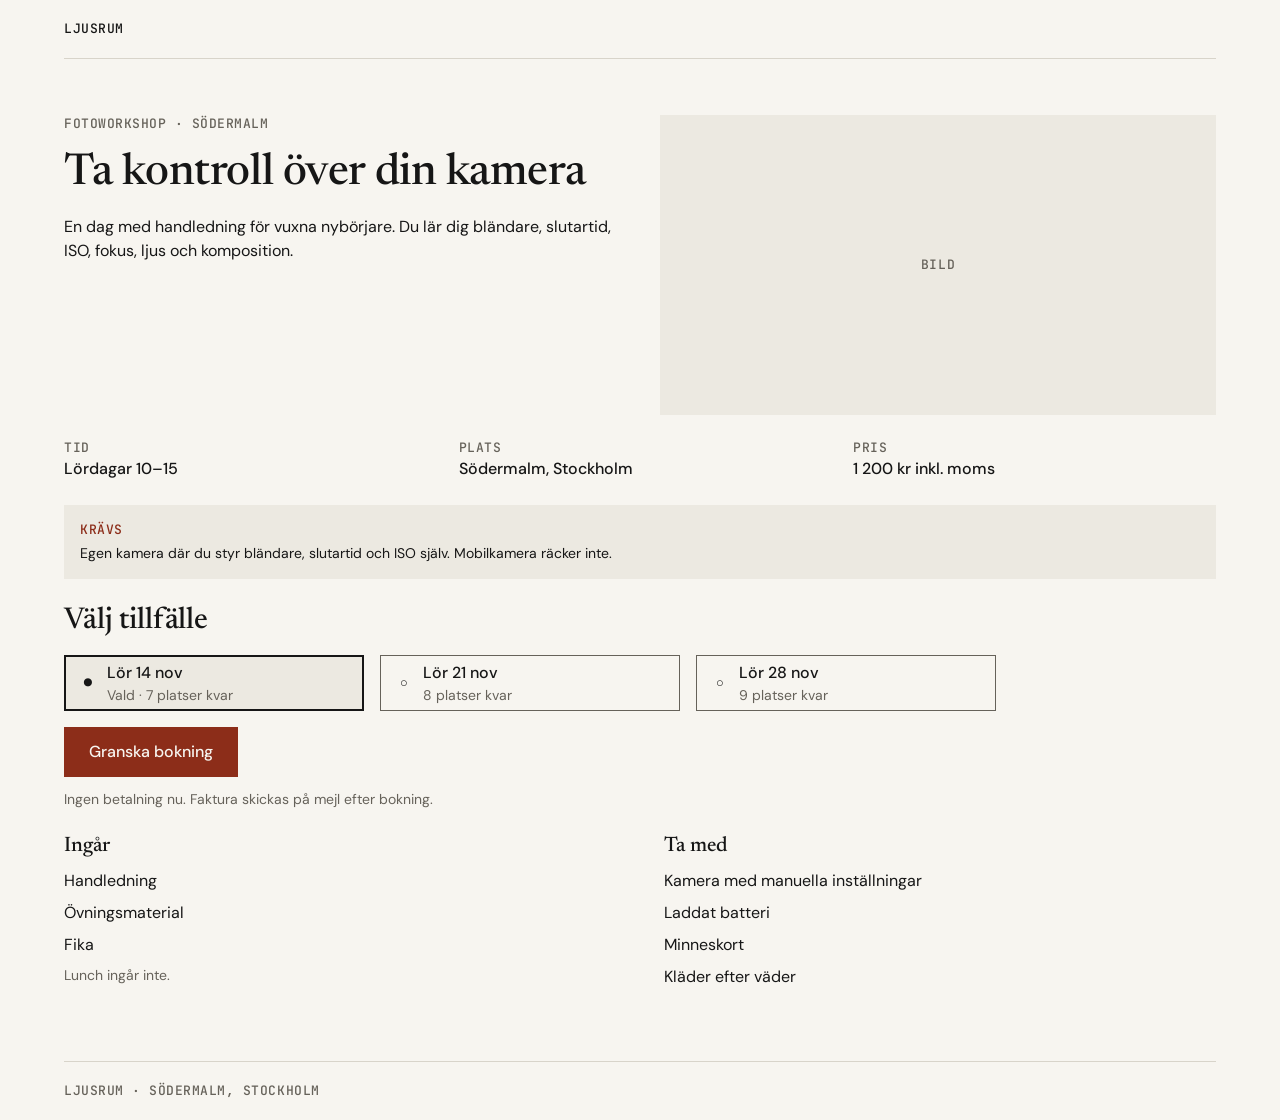
==== index.html @ dfed6007 "Add files via upload" ====
<!doctype html>
<html lang="sv"><head>
<meta charset="utf-8"><meta name="viewport" content="width=device-width,initial-scale=1">
<title>Ta kontroll över din kamera – Ljusrum</title>
<link rel="preconnect" href="https://fonts.googleapis.com"><link rel="preconnect" href="https://fonts.gstatic.com" crossorigin><link href="https://fonts.googleapis.com/css2?family=DM+Sans:wght@400;500&family=JetBrains+Mono:wght@500&family=Newsreader:wght@500&display=swap" rel="stylesheet">
<link rel="stylesheet" href="/styles.css">
</head><body>
<header class="topp"><div><a class="etikett" href="/">Ljusrum</a></div></header>
<main>
 <section id="steg1" class="stack g24" aria-labelledby="rubrik">
  <div class="hero">
   <div class="stack g16">
    <p class="etikett dampad">Fotoworkshop · Södermalm</p>
    <h1 id="rubrik">Ta kontroll över din kamera</h1>
    <p class="tryck">En dag med handledning för vuxna nybörjare. Du lär dig bländare, slutartid, ISO, fokus, ljus och komposition.</p>
   </div>
   <div class="bild etikett dampad" role="img" aria-label="Bildplatshållare">Bild</div>
  </div>
  <div class="fakta">
   <div><p class="etikett dampad">Tid</p><p class="v">Lördagar 10–15</p></div>
   <div><p class="etikett dampad">Plats</p><p class="v">Södermalm, Stockholm</p></div>
   <div><p class="etikett dampad">Pris</p><p class="v">1 200 kr inkl. moms</p></div>
  </div>
  <div class="notis"><p class="etikett">Krävs</p><p class="liten" style="font-size:14px">Egen kamera där du styr bländare, slutartid och ISO själv. Mobilkamera räcker inte.</p></div>
  <form id="valj" class="stack g16" novalidate>
   <fieldset class="tillfallen">
    <legend><h2>Välj tillfälle</h2></legend>
    <label class="tid"><input type="radio" name="tid" value="14 nov" checked><span class="mark" aria-hidden="true"></span><span class="t"><b>Lör 14 nov</b><small><span class="vald">Vald · </span>7 platser kvar</small></span></label>
    <label class="tid"><input type="radio" name="tid" value="21 nov"><span class="mark" aria-hidden="true"></span><span class="t"><b>Lör 21 nov</b><small><span class="vald">Vald · </span>8 platser kvar</small></span></label>
    <label class="tid"><input type="radio" name="tid" value="28 nov"><span class="mark" aria-hidden="true"></span><span class="t"><b>Lör 28 nov</b><small><span class="vald">Vald · </span>9 platser kvar</small></span></label>
   </fieldset>
   <div class="stack g12"><div><button class="knapp primar" type="submit">Granska bokning</button></div>
   <p class="liten dampad tryck">Ingen betalning nu. Faktura skickas på mejl efter bokning.</p></div>
  </form>
  <div class="listor">
   <div class="stack g8"><h3>Ingår</h3><ul><li>Handledning</li><li>Övningsmaterial</li><li>Fika</li></ul><p class="liten dampad">Lunch ingår inte.</p></div>
   <div class="stack g8"><h3>Ta med</h3><ul><li>Kamera med manuella inställningar</li><li>Laddat batteri</li><li>Minneskort</li><li>Kläder efter väder</li></ul></div>
  </div>
 </section>

 <section id="steg2" class="stack g24" hidden aria-labelledby="r2">
  <h1 id="r2" tabindex="-1">Granska bokning</h1>
  <dl class="uppg"><div><dt>Tillfälle</dt><dd id="g-tid"></dd></div><div><dt>Pris</dt><dd>1 200 kr inkl. moms</dd></div><div><dt>Betalning</dt><dd>Faktura skickas på mejl</dd></div></dl>
  <div><button class="knapp sekundar" id="andra" type="button">Ändra tillfälle</button></div>
  <form id="uppg" class="stack g16" novalidate>
   <div class="falt"><label for="namn" class="etikett dampad">Namn</label><input id="namn" autocomplete="name" required aria-describedby="e-namn"><p id="e-namn" class="fel liten" hidden>Skriv ditt namn.</p></div>
   <div class="falt"><label for="epost" class="etikett dampad">E-post</label><input id="epost" type="email" autocomplete="email" required aria-describedby="e-epost"><p id="e-epost" class="fel liten" hidden>Skriv en e-postadress, till exempel namn@exempel.se.</p></div>
   <div><button class="knapp primar" type="submit">Bekräfta bokning</button></div>
  </form>
 </section>

 <section id="steg3" class="stack g24" hidden aria-labelledby="r3">
  <p class="etikett dampad">Bokning L107</p>
  <h1 id="r3" tabindex="-1">Du är bokad</h1>
  <dl class="uppg"><div><dt>Tillfälle</dt><dd id="b-tid"></dd></div><div><dt>Deltagare</dt><dd id="b-namn"></dd></div><div><dt>E-post</dt><dd id="b-epost"></dd></div><div><dt>Betalning</dt><dd>Faktura skickas till din e-post</dd></div></dl>
  <div><button class="knapp sekundar" id="tillbaka" type="button">Tillbaka till workshopen</button></div>
 </section>
</main>
<footer class="fot"><div class="etikett dampad">Ljusrum · Södermalm, Stockholm</div></footer>
<script src="/app.js"></script>
</body></html>
---- styles.css ----
:root{
  --bg-sida:#F7F5F0;--bg-yta:#ECE9E1;--text:#161616;--text-dampad:#66625A;
  --linje:#D8D4CA;--kant:#66625A;--accent:#8C2D19;--pa-accent:#F7F5F0;
  --rum-4:4px;--rum-8:8px;--rum-12:12px;--rum-16:16px;--rum-24:24px;--rum-32:32px;--rum-48:48px;--rum-64:64px;
  --serif:'Newsreader',Georgia,serif;--sans:'DM Sans',system-ui,sans-serif;--mono:'JetBrains Mono',ui-monospace,monospace;
  --sida-x:24px;
}
@media (min-width:768px){:root{--sida-x:40px}}
@media (min-width:1040px){:root{--sida-x:48px}}
@media (min-width:1200px){:root{--sida-x:64px}}
*{box-sizing:border-box;border-radius:0}
body{margin:0;background:var(--bg-sida);color:var(--text);font:400 16px/24px var(--sans)}
h1,h2,h3{font-family:var(--serif);font-weight:500;margin:0}
h1{font-size:34px;line-height:40px;letter-spacing:-.005em}
h2{font-size:30px;line-height:36px;letter-spacing:-.005em}
h3{font-size:21px;line-height:28px}
@media (min-width:768px){h1{font-size:44px;line-height:50px;letter-spacing:-.01em}}
p{margin:0}
.etikett{font:500 13px/18px var(--mono);letter-spacing:.04em;text-transform:uppercase}
.dampad{color:var(--text-dampad)}
.liten{font-size:14px;line-height:20px}
.topp{padding:0 var(--sida-x)}
.topp>div{display:flex;justify-content:space-between;align-items:center;padding:20px 0;border-bottom:1px solid var(--linje)}
.topp a{color:inherit;text-decoration:none}
main{padding:32px var(--sida-x) 48px;display:flex;flex-direction:column;gap:40px}
@media (min-width:768px){main{padding-top:56px;padding-bottom:72px;gap:48px}}
.fot{padding:0 var(--sida-x)}
.fot>div{border-top:1px solid var(--linje);padding:20px 0}
.stack{display:flex;flex-direction:column}
.g8{gap:8px}.g12{gap:12px}.g16{gap:16px}.g24{gap:24px}
.tryck{max-width:64ch}
.hero{display:flex;flex-direction:column;gap:24px}
.hero .bild{background:var(--bg-yta);height:180px;display:grid;place-items:center;overflow:hidden}
.hero .bild img{width:100%;height:100%;object-fit:cover}
@media (min-width:768px){.hero{flex-direction:row;gap:40px}.hero>*{flex:1 1 0;min-width:0}.hero .bild{height:300px}}
.fakta{display:flex;flex-direction:column}
.fakta>div{padding:12px 0;border-bottom:1px solid var(--linje)}
.fakta .v{font-weight:500}
@media (min-width:768px){.fakta{flex-direction:row;gap:32px}.fakta>div{flex:1;border:0;padding:0}}
.notis{background:var(--bg-yta);padding:16px}
.notis .etikett{color:var(--accent)}
.notis p+.etikett,.notis .etikett+p{margin-top:4px}
/* tidsval */
.tillfallen{display:flex;flex-direction:column;gap:12px;border:0;padding:0;margin:0;min-width:0}
@media (min-width:768px){.tillfallen{flex-direction:row;gap:16px}.tillfallen>label{flex:1 1 0}}
.tillfallen legend{padding:0;margin-bottom:16px}
.tid{position:relative;display:flex;align-items:center;gap:12px;min-height:56px;padding:0 16px;border:1px solid var(--kant);cursor:pointer;background:transparent}
.tid input{position:absolute;opacity:0;inset:0;width:100%;height:100%;margin:0;cursor:pointer}
.tid .mark{width:14px;text-align:center;font:500 13px/18px var(--mono);flex:none}
.tid .mark::before{content:'○'}
.tid input:checked ~ .mark::before{content:'●'}
.tid .t{display:flex;flex-direction:column}
.tid .t b{font-weight:500}
.tid .t small{font-size:14px;line-height:20px;color:var(--text-dampad)}
.tid .vald{display:none}
.tid:has(input:checked){background:var(--bg-yta);border:2px solid var(--text);padding:0 15px}
.tid input:checked ~ .t .vald{display:inline}
.tid:has(input:focus-visible){outline:3px solid var(--accent);outline-offset:3px}
/* knappar */
.knapp{font:500 16px/24px var(--sans);min-height:48px;padding:12px 24px;border:1px solid transparent;cursor:pointer;display:inline-flex;align-items:center;justify-content:center;text-decoration:none;width:100%}
@media (min-width:768px){.knapp{width:auto}}
.knapp.primar{background:var(--accent);color:var(--pa-accent)}
.knapp.sekundar{background:transparent;color:var(--text);border-color:var(--text)}
.knapp:focus-visible,a:focus-visible,input:focus-visible,button:focus-visible{outline:3px solid var(--accent);outline-offset:3px}
.rad{display:flex;flex-direction:column;gap:12px}
@media (min-width:768px){.rad{flex-direction:row}}
.listor{display:flex;flex-direction:column;gap:32px}
.listor ul{list-style:none;margin:0;padding:0;display:flex;flex-direction:column;gap:8px}
@media (min-width:768px){.listor{flex-direction:row;gap:48px}.listor>div{flex:1}}
/* formulär */
.falt{display:flex;flex-direction:column;gap:8px}
.falt input{font:400 16px/24px var(--sans);min-height:48px;padding:0 16px;border:1px solid var(--kant);background:transparent;color:var(--text);width:100%}
@media (min-width:768px){.falt input{max-width:480px}}
.fel{color:var(--accent);font-weight:500}
.fel::before{content:'Fel: '}
[hidden]{display:none!important}
dl.uppg{margin:0;border-top:1px solid var(--linje)}
dl.uppg>div{display:flex;flex-direction:column;gap:4px;padding:14px 0;border-bottom:1px solid var(--linje)}
dl.uppg dt{font:500 13px/18px var(--mono);letter-spacing:.04em;text-transform:uppercase;color:var(--text-dampad)}
dl.uppg dd{margin:0}
@media (min-width:768px){dl.uppg>div{flex-direction:row;gap:16px}dl.uppg dt{width:140px;flex:none}}
/* admin */
.sok{max-width:100%}
@media (min-width:768px){.sok{max-width:480px}}
.kort{list-style:none;margin:0;padding:0;display:flex;flex-direction:column;gap:12px}
.kort button{all:unset;box-sizing:border-box;width:100%;border:1px solid var(--kant);padding:16px;min-height:48px;cursor:pointer;display:grid;grid-template-columns:1fr auto;gap:4px}
.kort button .etikett:last-of-type{text-transform:none}.kort .n{font-weight:500;grid-column:1/-1}.kort .e{grid-column:1/-1;font-size:14px;line-height:20px;color:var(--text-dampad)}
.tabell{display:none;width:100%;border-collapse:collapse;table-layout:fixed}
.tabell th{font:500 13px/18px var(--mono);letter-spacing:.04em;text-transform:uppercase;color:var(--text-dampad);text-align:left;padding:10px 16px;border-bottom:1px solid var(--linje);font-weight:500}
.tabell td{padding:0;border-bottom:1px solid var(--linje)}
.tabell td>*,.tabell td>span{display:flex;align-items:center;min-height:56px;padding:12px 16px}
.tabell td .etikett{text-transform:none}
.tabell td .ep{color:var(--text-dampad);font-size:14px;line-height:20px;overflow-wrap:anywhere}
.tabell button{all:unset;box-sizing:border-box;width:100%;cursor:pointer;display:flex;align-items:center;min-height:56px;padding:12px 16px}
.tabell button:focus-visible{outline:3px solid var(--accent);outline-offset:-3px}
.tabell tr.sel td{background:var(--bg-yta)}
.tabell tr.sel td:first-child{box-shadow:inset 2px 0 0 var(--text)}
.tabell col.id{width:88px}.tabell col.nam{width:170px}.tabell col.akt{width:104px}
@media (min-width:768px){.kort{display:none}.tabell{display:table}}
.panel{background:var(--bg-yta);padding:24px}
.detalj-sida{display:flex;flex-direction:column;gap:24px}
.lista-detalj{display:flex;flex-direction:column;gap:24px}
@media (min-width:1200px){
 .lista-detalj{flex-direction:row;gap:48px;align-items:flex-start}
 .lista-detalj>.lista{width:680px;flex:none}.lista-detalj>.panel{flex:1;padding:32px}
 .tillfallen>label{flex:none;width:300px}
}
@media (max-width:1199px){.panel[data-tom]{display:none}.har-detalj .lista-detalj>.lista,.har-detalj .vaxel{display:none}.panel .stang{display:none}.panel .tillbaka{display:inline-flex}}
@media (min-width:1200px){.panel .tillbaka{display:none}.panel .stang{display:inline-flex}}
.sr{position:absolute;width:1px;height:1px;overflow:hidden;clip:rect(0 0 0 0)}
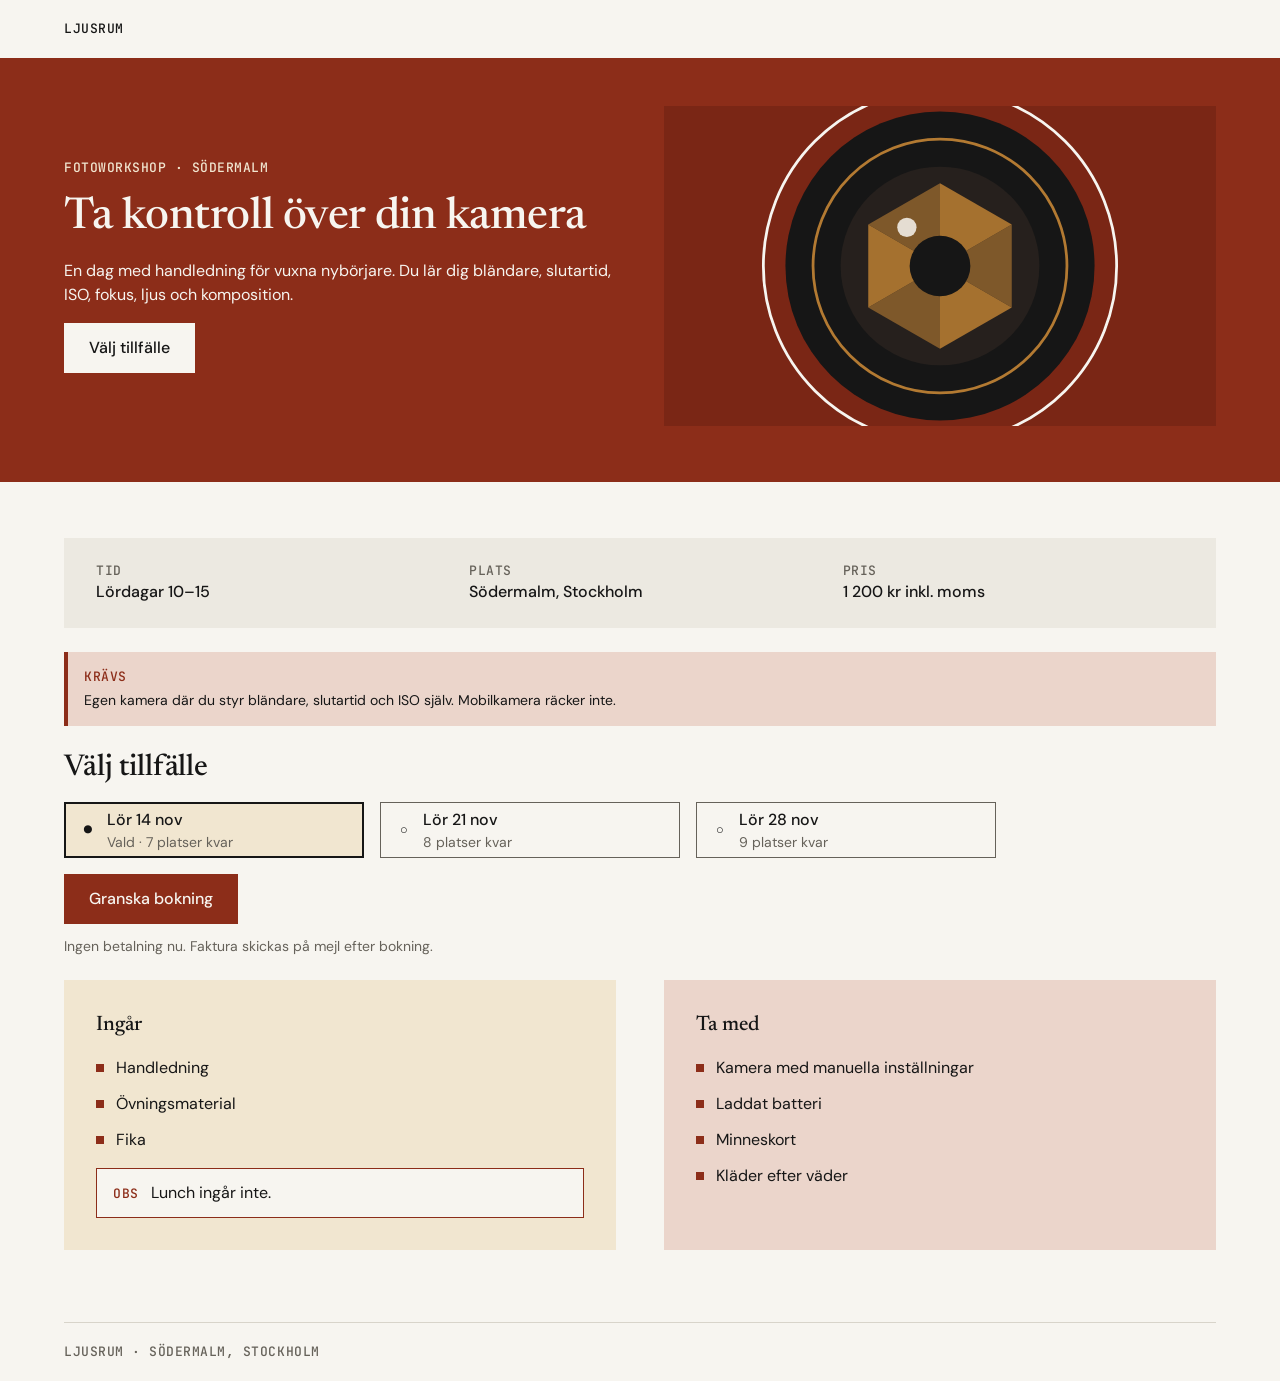
==== commit 25025041: "Add files via upload" ====
--- a/index.html
+++ b/index.html
@@ -6,23 +6,30 @@
 <link rel="stylesheet" href="/styles.css">
 </head><body>
 <header class="topp"><div><a class="etikett" href="/">Ljusrum</a></div></header>
+<section class="band" id="band" aria-labelledby="rubrik"><div class="band-in">
+ <div class="stack g16"><p class="etikett">Fotoworkshop · Södermalm</p><h1 id="rubrik">Ta kontroll över din kamera</h1>
+ <p class="tryck">En dag med handledning för vuxna nybörjare. Du lär dig bländare, slutartid, ISO, fokus, ljus och komposition.</p>
+ <div><a class="knapp ljus" href="#valj">Välj tillfälle</a></div></div>
+ <div class="band-bild"><svg viewBox="0 0 400 320" preserveAspectRatio="xMidYMid slice" role="img" aria-label="Illustration av ett kameraobjektiv" xmlns="http://www.w3.org/2000/svg">
+<rect width="400" height="320" fill="#7A2615"/>
+<circle cx="200" cy="160" r="128" fill="none" stroke="#F7F5F0" stroke-width="2"/>
+<circle cx="200" cy="160" r="112" fill="#161616"/>
+<circle cx="200" cy="160" r="92" fill="none" stroke="#B37A32" stroke-width="2"/>
+<circle cx="200" cy="160" r="72" fill="#26201D"/>
+<g fill="#B37A32" opacity=".9"><polygon points="200,100 252,130 200,160"/><polygon points="252,130 252,190 200,160" opacity=".7"/><polygon points="252,190 200,220 200,160"/><polygon points="200,220 148,190 200,160" opacity=".7"/><polygon points="148,190 148,130 200,160"/><polygon points="148,130 200,100 200,160" opacity=".7"/></g>
+<circle cx="200" cy="160" r="22" fill="#161616"/>
+<circle cx="176" cy="132" r="7" fill="#F7F5F0" opacity=".85"/>
+</svg></div>
+</div></section>
 <main>
- <section id="steg1" class="stack g24" aria-labelledby="rubrik">
-  <div class="hero">
-   <div class="stack g16">
-    <p class="etikett dampad">Fotoworkshop · Södermalm</p>
-    <h1 id="rubrik">Ta kontroll över din kamera</h1>
-    <p class="tryck">En dag med handledning för vuxna nybörjare. Du lär dig bländare, slutartid, ISO, fokus, ljus och komposition.</p>
-   </div>
-   <div class="bild etikett dampad" role="img" aria-label="Bildplatshållare">Bild</div>
-  </div>
+ <section id="steg1" class="stack g24" aria-label="Om workshopen">
   <div class="fakta">
    <div><p class="etikett dampad">Tid</p><p class="v">Lördagar 10–15</p></div>
    <div><p class="etikett dampad">Plats</p><p class="v">Södermalm, Stockholm</p></div>
    <div><p class="etikett dampad">Pris</p><p class="v">1 200 kr inkl. moms</p></div>
   </div>
   <div class="notis"><p class="etikett">Krävs</p><p class="liten" style="font-size:14px">Egen kamera där du styr bländare, slutartid och ISO själv. Mobilkamera räcker inte.</p></div>
-  <form id="valj" class="stack g16" novalidate>
+  <form id="valj" style="scroll-margin-top:24px" class="stack g16" novalidate>
    <fieldset class="tillfallen">
     <legend><h2>Välj tillfälle</h2></legend>
     <label class="tid"><input type="radio" name="tid" value="14 nov" checked><span class="mark" aria-hidden="true"></span><span class="t"><b>Lör 14 nov</b><small><span class="vald">Vald · </span>7 platser kvar</small></span></label>
@@ -33,8 +40,8 @@
    <p class="liten dampad tryck">Ingen betalning nu. Faktura skickas på mejl efter bokning.</p></div>
   </form>
   <div class="listor">
-   <div class="stack g8"><h3>Ingår</h3><ul><li>Handledning</li><li>Övningsmaterial</li><li>Fika</li></ul><p class="liten dampad">Lunch ingår inte.</p></div>
-   <div class="stack g8"><h3>Ta med</h3><ul><li>Kamera med manuella inställningar</li><li>Laddat batteri</li><li>Minneskort</li><li>Kläder efter väder</li></ul></div>
+   <div class="ruta ingar"><h3>Ingår</h3><ul><li>Handledning</li><li>Övningsmaterial</li><li>Fika</li></ul><div class="obs"><span class="etikett">OBS</span><p>Lunch ingår inte.</p></div></div>
+   <div class="ruta tamed"><h3>Ta med</h3><ul><li>Kamera med manuella inställningar</li><li>Laddat batteri</li><li>Minneskort</li><li>Kläder efter väder</li></ul></div>
   </div>
  </section>
 
@@ -52,7 +59,7 @@
  <section id="steg3" class="stack g24" hidden aria-labelledby="r3">
   <p class="etikett dampad">Bokning L107</p>
   <h1 id="r3" tabindex="-1">Du är bokad</h1>
-  <dl class="uppg"><div><dt>Tillfälle</dt><dd id="b-tid"></dd></div><div><dt>Deltagare</dt><dd id="b-namn"></dd></div><div><dt>E-post</dt><dd id="b-epost"></dd></div><div><dt>Betalning</dt><dd>Faktura skickas till din e-post</dd></div></dl>
+  <div class="bekr"><dl class="uppg"><div><dt>Tillfälle</dt><dd id="b-tid"></dd></div><div><dt>Deltagare</dt><dd id="b-namn"></dd></div><div><dt>E-post</dt><dd id="b-epost"></dd></div><div><dt>Betalning</dt><dd>Faktura skickas till din e-post</dd></div></dl></div>
   <div><button class="knapp sekundar" id="tillbaka" type="button">Tillbaka till workshopen</button></div>
  </section>
 </main>
--- a/styles.css
+++ b/styles.css
@@ -1,6 +1,6 @@
 :root{
   --bg-sida:#F7F5F0;--bg-yta:#ECE9E1;--text:#161616;--text-dampad:#66625A;
-  --linje:#D8D4CA;--kant:#66625A;--accent:#8C2D19;--pa-accent:#F7F5F0;
+  --linje:#D8D4CA;--ockra:#F1E6D0;--lera:#EBD5CB;--kant:#66625A;--accent:#8C2D19;--pa-accent:#F7F5F0;
   --rum-4:4px;--rum-8:8px;--rum-12:12px;--rum-16:16px;--rum-24:24px;--rum-32:32px;--rum-48:48px;--rum-64:64px;
   --serif:'Newsreader',Georgia,serif;--sans:'DM Sans',system-ui,sans-serif;--mono:'JetBrains Mono',ui-monospace,monospace;
   --sida-x:24px;
@@ -108,3 +108,42 @@
 @media (max-width:1199px){.panel[data-tom]{display:none}.har-detalj .lista-detalj>.lista,.har-detalj .vaxel{display:none}.panel .stang{display:none}.panel .tillbaka{display:inline-flex}}
 @media (min-width:1200px){.panel .tillbaka{display:none}.panel .stang{display:inline-flex}}
 .sr{position:absolute;width:1px;height:1px;overflow:hidden;clip:rect(0 0 0 0)}
+
+/* ---- Färgad version: två milda ytfärger + accent som band ---- */
+.topp>div{border-bottom:0}
+.band{background:var(--accent);color:var(--pa-accent)}
+.band-in{padding:32px var(--sida-x) 40px;display:flex;flex-direction:column;gap:32px}
+.band .etikett{color:var(--ockra)}
+.band h1{color:var(--pa-accent)}
+.band-bild{height:260px;overflow:hidden}
+.band-bild svg{display:block;width:100%;height:100%}
+.band a:focus-visible{outline-color:var(--pa-accent)}
+.knapp.ljus{background:var(--pa-accent);color:var(--text)}
+@media (min-width:768px){.band-in{flex-direction:row;align-items:center;gap:48px;padding-top:48px;padding-bottom:56px}.band-in>*{flex:1 1 0;min-width:0}.band-bild{height:320px}}
+.fakta{background:var(--bg-yta);padding:8px 24px}
+@media (min-width:768px){.fakta{padding:24px 32px}}
+.notis{background:var(--lera);border-left:4px solid var(--accent)}
+.notis .etikett{color:var(--accent)}
+.tid:has(input:checked){background:var(--ockra)}
+.ruta{padding:24px;display:flex;flex-direction:column;gap:16px}
+.ruta ul{gap:12px}
+.ruta li{position:relative;padding-left:20px}
+.ruta li::before{content:'';position:absolute;left:0;top:8px;width:8px;height:8px;background:var(--accent)}
+.ruta.ingar{background:var(--ockra)}
+.ruta.tamed{background:var(--lera)}
+.obs{background:var(--bg-sida);border:1px solid var(--accent);padding:12px 16px;display:flex;gap:12px;align-items:baseline}
+.obs .etikett{color:var(--accent)}
+@media (min-width:768px){.listor>.ruta{padding:32px}}
+.bekr{background:var(--ockra);padding:24px}
+.bekr dl.uppg,.bekr dl.uppg>div{border-color:#D9CBB0}
+/* admin */
+.band-admin{background:var(--accent);color:var(--pa-accent)}
+.band-admin>div{display:flex;justify-content:space-between;padding:20px var(--sida-x)}
+.band-admin .etikett{color:var(--pa-accent)}
+.sammanfattning{background:var(--ockra);padding:24px;display:flex;flex-direction:column;gap:12px}
+.matare{display:grid;grid-template-columns:repeat(10,1fr);gap:4px}
+.matare span{height:16px;border:1px solid var(--text)}
+.matare span.fylld{background:var(--accent);border-color:var(--accent)}
+.panel{background:var(--ockra)}
+.tabell tr.sel td{background:var(--ockra)}
+.tabell th{background:var(--bg-yta)}
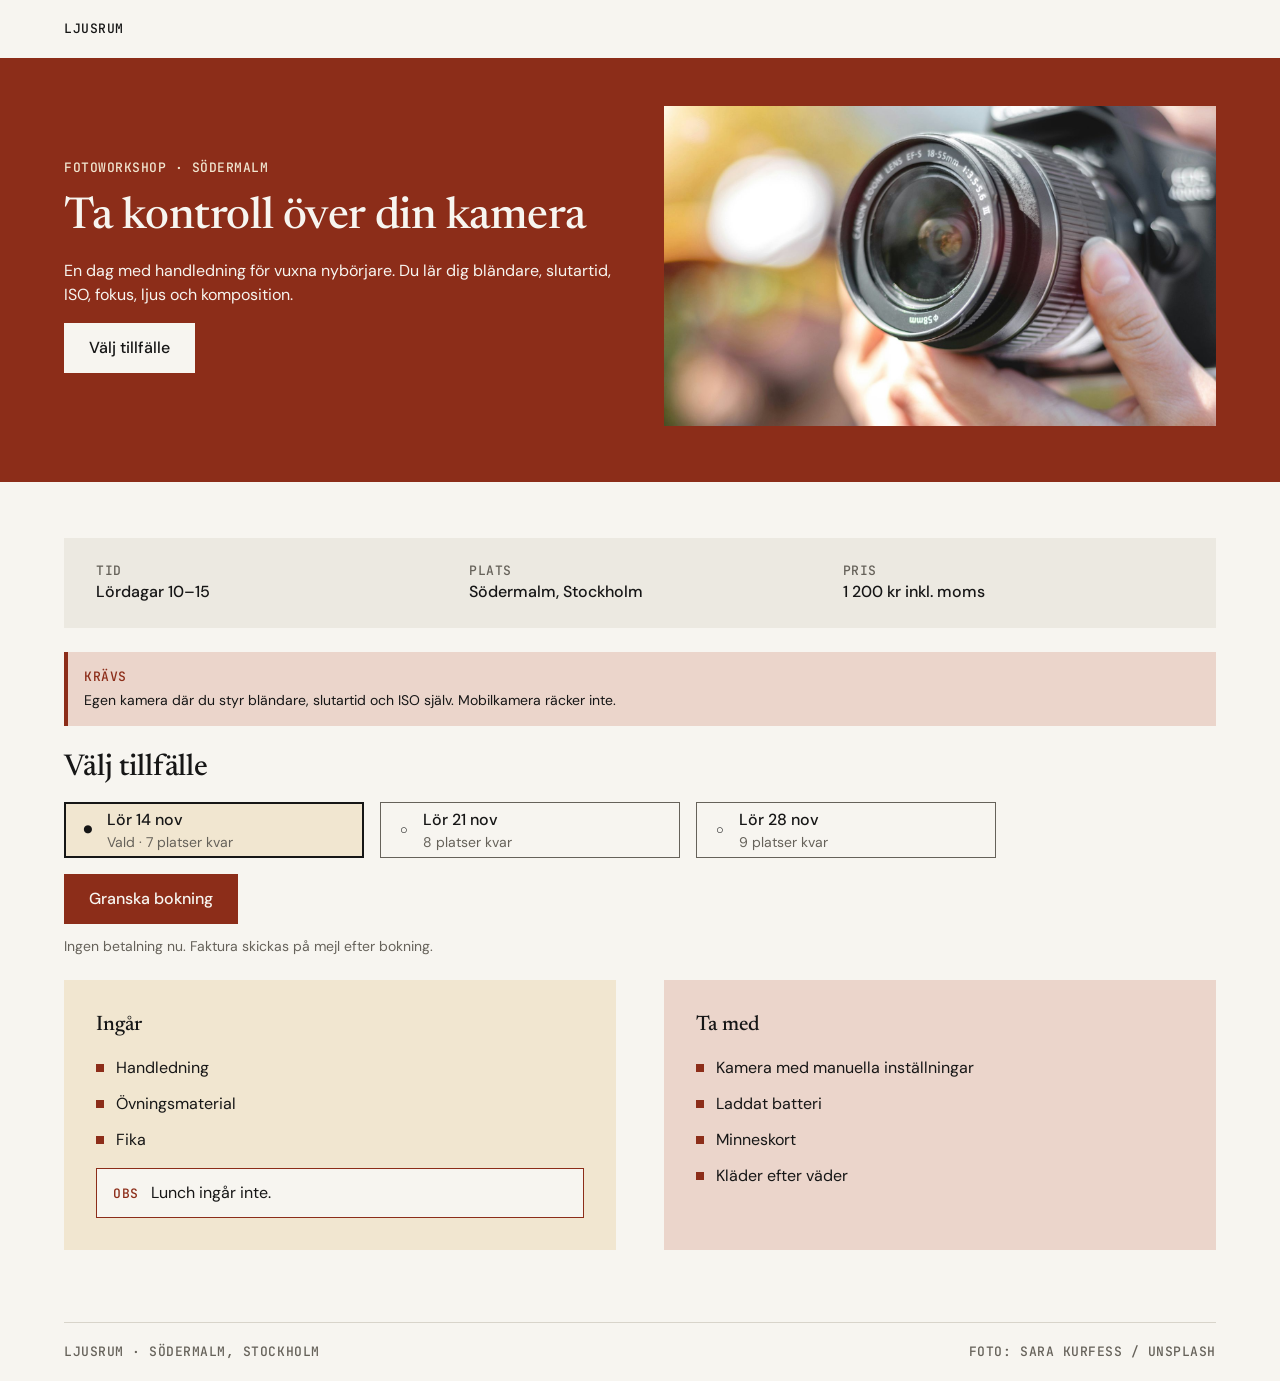
==== commit 1edd4001: "Add files via upload" ====
--- a/index.html
+++ b/index.html
@@ -10,16 +10,7 @@
  <div class="stack g16"><p class="etikett">Fotoworkshop · Södermalm</p><h1 id="rubrik">Ta kontroll över din kamera</h1>
  <p class="tryck">En dag med handledning för vuxna nybörjare. Du lär dig bländare, slutartid, ISO, fokus, ljus och komposition.</p>
  <div><a class="knapp ljus" href="#valj">Välj tillfälle</a></div></div>
- <div class="band-bild"><svg viewBox="0 0 400 320" preserveAspectRatio="xMidYMid slice" role="img" aria-label="Illustration av ett kameraobjektiv" xmlns="http://www.w3.org/2000/svg">
-<rect width="400" height="320" fill="#7A2615"/>
-<circle cx="200" cy="160" r="128" fill="none" stroke="#F7F5F0" stroke-width="2"/>
-<circle cx="200" cy="160" r="112" fill="#161616"/>
-<circle cx="200" cy="160" r="92" fill="none" stroke="#B37A32" stroke-width="2"/>
-<circle cx="200" cy="160" r="72" fill="#26201D"/>
-<g fill="#B37A32" opacity=".9"><polygon points="200,100 252,130 200,160"/><polygon points="252,130 252,190 200,160" opacity=".7"/><polygon points="252,190 200,220 200,160"/><polygon points="200,220 148,190 200,160" opacity=".7"/><polygon points="148,190 148,130 200,160"/><polygon points="148,130 200,100 200,160" opacity=".7"/></g>
-<circle cx="200" cy="160" r="22" fill="#161616"/>
-<circle cx="176" cy="132" r="7" fill="#F7F5F0" opacity=".85"/>
-</svg></div>
+ <div class="band-bild"><img src="/hero.jpg" width="1600" height="1066" alt="Hand som håller en systemkamera med objektivet riktat mot betraktaren" fetchpriority="high"></div>
 </div></section>
 <main>
  <section id="steg1" class="stack g24" aria-label="Om workshopen">
@@ -63,6 +54,6 @@
   <div><button class="knapp sekundar" id="tillbaka" type="button">Tillbaka till workshopen</button></div>
  </section>
 </main>
-<footer class="fot"><div class="etikett dampad">Ljusrum · Södermalm, Stockholm</div></footer>
+<footer class="fot"><div class="etikett dampad" style="display:flex;flex-wrap:wrap;justify-content:space-between;gap:8px"><span>Ljusrum · Södermalm, Stockholm</span><span>Foto: Sara Kurfess / Unsplash</span></div></footer>
 <script src="/app.js"></script>
 </body></html>
--- a/styles.css
+++ b/styles.css
@@ -147,3 +147,5 @@
 .panel{background:var(--ockra)}
 .tabell tr.sel td{background:var(--ockra)}
 .tabell th{background:var(--bg-yta)}
+
+.band-bild img{display:block;width:100%;height:100%;object-fit:cover;object-position:40% 45%}
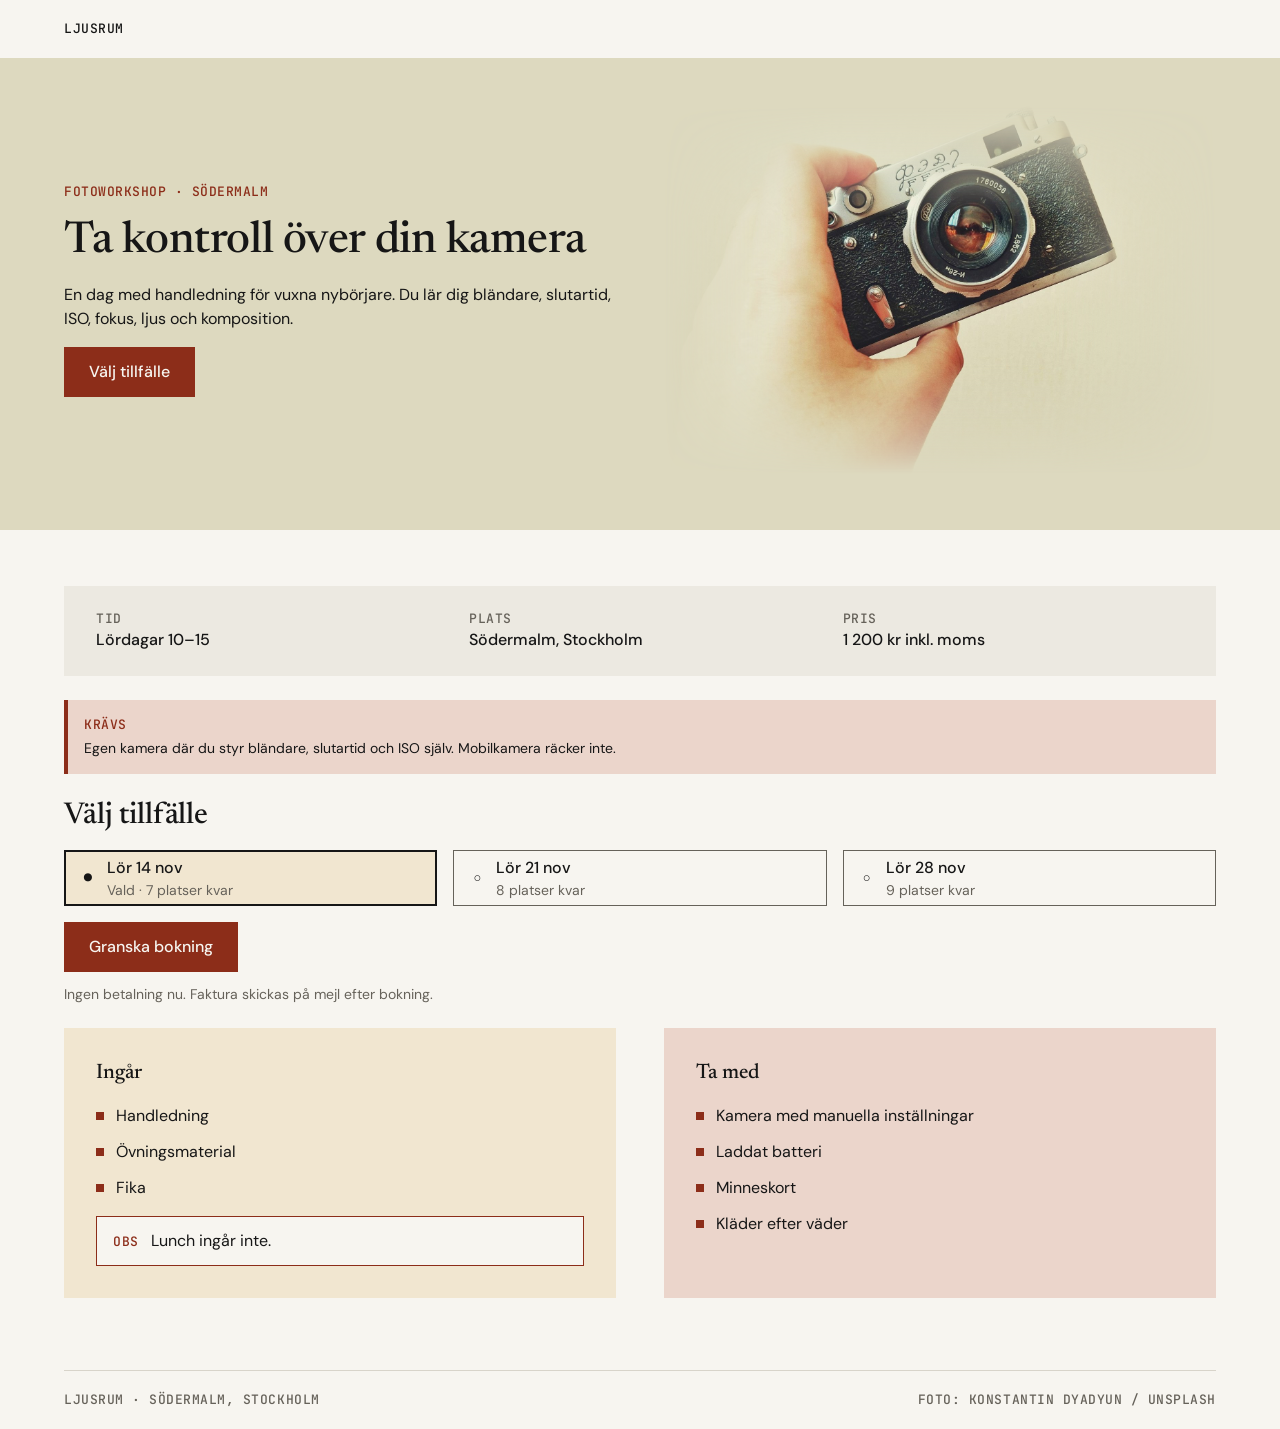
==== commit 384c91e5: "Add files via upload" ====
--- a/index.html
+++ b/index.html
@@ -9,8 +9,8 @@
 <section class="band" id="band" aria-labelledby="rubrik"><div class="band-in">
  <div class="stack g16"><p class="etikett">Fotoworkshop · Södermalm</p><h1 id="rubrik">Ta kontroll över din kamera</h1>
  <p class="tryck">En dag med handledning för vuxna nybörjare. Du lär dig bländare, slutartid, ISO, fokus, ljus och komposition.</p>
- <div><a class="knapp ljus" href="#valj">Välj tillfälle</a></div></div>
- <div class="band-bild"><img src="/hero.jpg" width="1600" height="1066" alt="Hand som håller en systemkamera med objektivet riktat mot betraktaren" fetchpriority="high"></div>
+ <div><a class="knapp primar" href="#valj">Välj tillfälle</a></div></div>
+ <div class="band-bild"><img src="/hero.jpg" width="1600" height="1200" alt="Hand som håller en gammal sökarkamera mot en ljus vägg" fetchpriority="high"></div>
 </div></section>
 <main>
  <section id="steg1" class="stack g24" aria-label="Om workshopen">
@@ -54,6 +54,6 @@
   <div><button class="knapp sekundar" id="tillbaka" type="button">Tillbaka till workshopen</button></div>
  </section>
 </main>
-<footer class="fot"><div class="etikett dampad" style="display:flex;flex-wrap:wrap;justify-content:space-between;gap:8px"><span>Ljusrum · Södermalm, Stockholm</span><span>Foto: Sara Kurfess / Unsplash</span></div></footer>
+<footer class="fot"><div class="etikett dampad" style="display:flex;flex-wrap:wrap;justify-content:space-between;gap:8px"><span>Ljusrum · Södermalm, Stockholm</span><span>Foto: Konstantin Dyadyun / Unsplash</span></div></footer>
 <script src="/app.js"></script>
 </body></html>
--- a/styles.css
+++ b/styles.css
@@ -3,11 +3,11 @@
   --linje:#D8D4CA;--ockra:#F1E6D0;--lera:#EBD5CB;--kant:#66625A;--accent:#8C2D19;--pa-accent:#F7F5F0;
   --rum-4:4px;--rum-8:8px;--rum-12:12px;--rum-16:16px;--rum-24:24px;--rum-32:32px;--rum-48:48px;--rum-64:64px;
   --serif:'Newsreader',Georgia,serif;--sans:'DM Sans',system-ui,sans-serif;--mono:'JetBrains Mono',ui-monospace,monospace;
-  --sida-x:24px;
+  --pad:24px;--sida-x:max(var(--pad),calc((100vw - 1280px)/2));
 }
-@media (min-width:768px){:root{--sida-x:40px}}
-@media (min-width:1040px){:root{--sida-x:48px}}
-@media (min-width:1200px){:root{--sida-x:64px}}
+@media (min-width:768px){:root{--pad:40px}}
+@media (min-width:1040px){:root{--pad:48px}}
+@media (min-width:1200px){:root{--pad:64px}}
 *{box-sizing:border-box;border-radius:0}
 body{margin:0;background:var(--bg-sida);color:var(--text);font:400 16px/24px var(--sans)}
 h1,h2,h3{font-family:var(--serif);font-weight:500;margin:0}
@@ -103,7 +103,7 @@
 @media (min-width:1200px){
  .lista-detalj{flex-direction:row;gap:48px;align-items:flex-start}
  .lista-detalj>.lista{width:680px;flex:none}.lista-detalj>.panel{flex:1;padding:32px}
- .tillfallen>label{flex:none;width:300px}
+ #tillfallen>label{flex:none;width:300px}
 }
 @media (max-width:1199px){.panel[data-tom]{display:none}.har-detalj .lista-detalj>.lista,.har-detalj .vaxel{display:none}.panel .stang{display:none}.panel .tillbaka{display:inline-flex}}
 @media (min-width:1200px){.panel .tillbaka{display:none}.panel .stang{display:inline-flex}}
@@ -111,15 +111,13 @@
 
 /* ---- Färgad version: två milda ytfärger + accent som band ---- */
 .topp>div{border-bottom:0}
-.band{background:var(--accent);color:var(--pa-accent)}
+.band{--vagg:#DDD9BF;background:var(--vagg);color:var(--text)}
 .band-in{padding:32px var(--sida-x) 40px;display:flex;flex-direction:column;gap:32px}
-.band .etikett{color:var(--ockra)}
-.band h1{color:var(--pa-accent)}
-.band-bild{height:260px;overflow:hidden}
+.band .etikett{color:var(--accent)}
+.band h1{color:var(--text)}
+.band-bild{aspect-ratio:3/2;overflow:hidden}
 .band-bild svg{display:block;width:100%;height:100%}
-.band a:focus-visible{outline-color:var(--pa-accent)}
-.knapp.ljus{background:var(--pa-accent);color:var(--text)}
-@media (min-width:768px){.band-in{flex-direction:row;align-items:center;gap:48px;padding-top:48px;padding-bottom:56px}.band-in>*{flex:1 1 0;min-width:0}.band-bild{height:320px}}
+@media (min-width:768px){.band-in{flex-direction:row;align-items:center;gap:48px;padding-top:48px;padding-bottom:56px}.band-in>*{flex:1 1 0;min-width:0}}
 .fakta{background:var(--bg-yta);padding:8px 24px}
 @media (min-width:768px){.fakta{padding:24px 32px}}
 .notis{background:var(--lera);border-left:4px solid var(--accent)}
@@ -148,4 +146,8 @@
 .tabell tr.sel td{background:var(--ockra)}
 .tabell th{background:var(--bg-yta)}
 
-.band-bild img{display:block;width:100%;height:100%;object-fit:cover;object-position:40% 45%}
+.band-bild img{display:block;width:100%;height:100%;object-fit:cover;object-position:55% 40%}
+
+/* Fotot tonas ut i bandets väggfärg på alla kanter */
+.band-bild{overflow:visible}
+.band-bild img{-webkit-mask-image:linear-gradient(to right,transparent,#000 30%,#000 70%,transparent),linear-gradient(to bottom,transparent,#000 30%,#000 70%,transparent);-webkit-mask-composite:source-in;mask-image:linear-gradient(to right,transparent,#000 30%,#000 70%,transparent),linear-gradient(to bottom,transparent,#000 30%,#000 70%,transparent);mask-composite:intersect}
